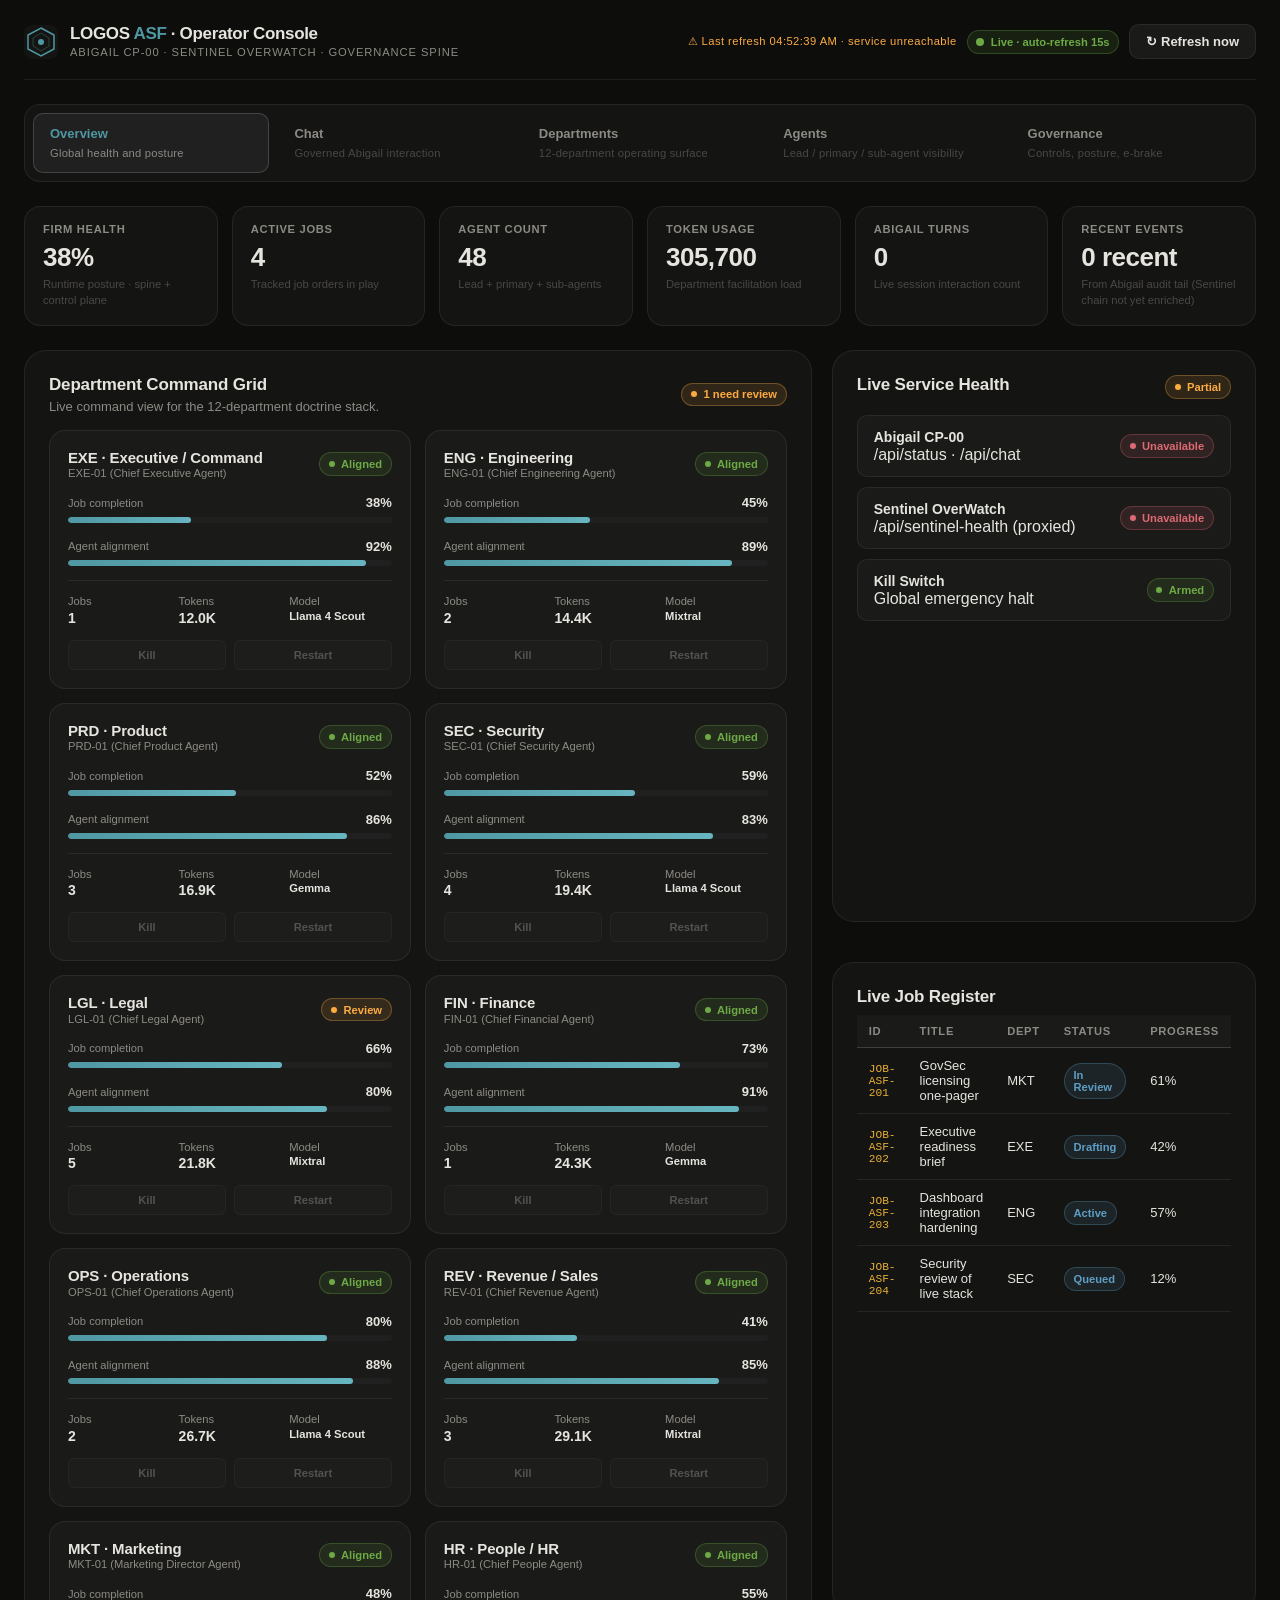
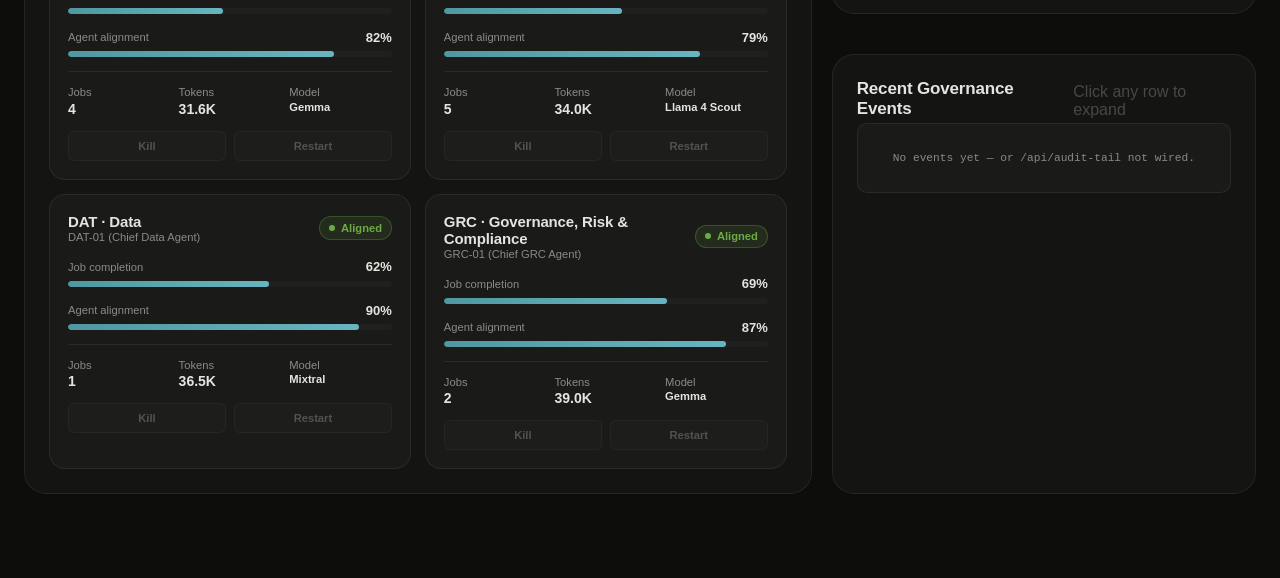
==== static/index.html @ 06a7cce6 "Add Pages index redirect to dashboard" ====
<!doctype html>
<html lang="en">
<head>
  <meta charset="utf-8">
  <meta http-equiv="refresh" content="0; url=dashboard.html">
  <title>LOGOS ASF</title>
</head>
<body>
  <p>Redirecting to <a href="dashboard.html">LOGOS ASF Operator Console</a>…</p>
</body>
</html>
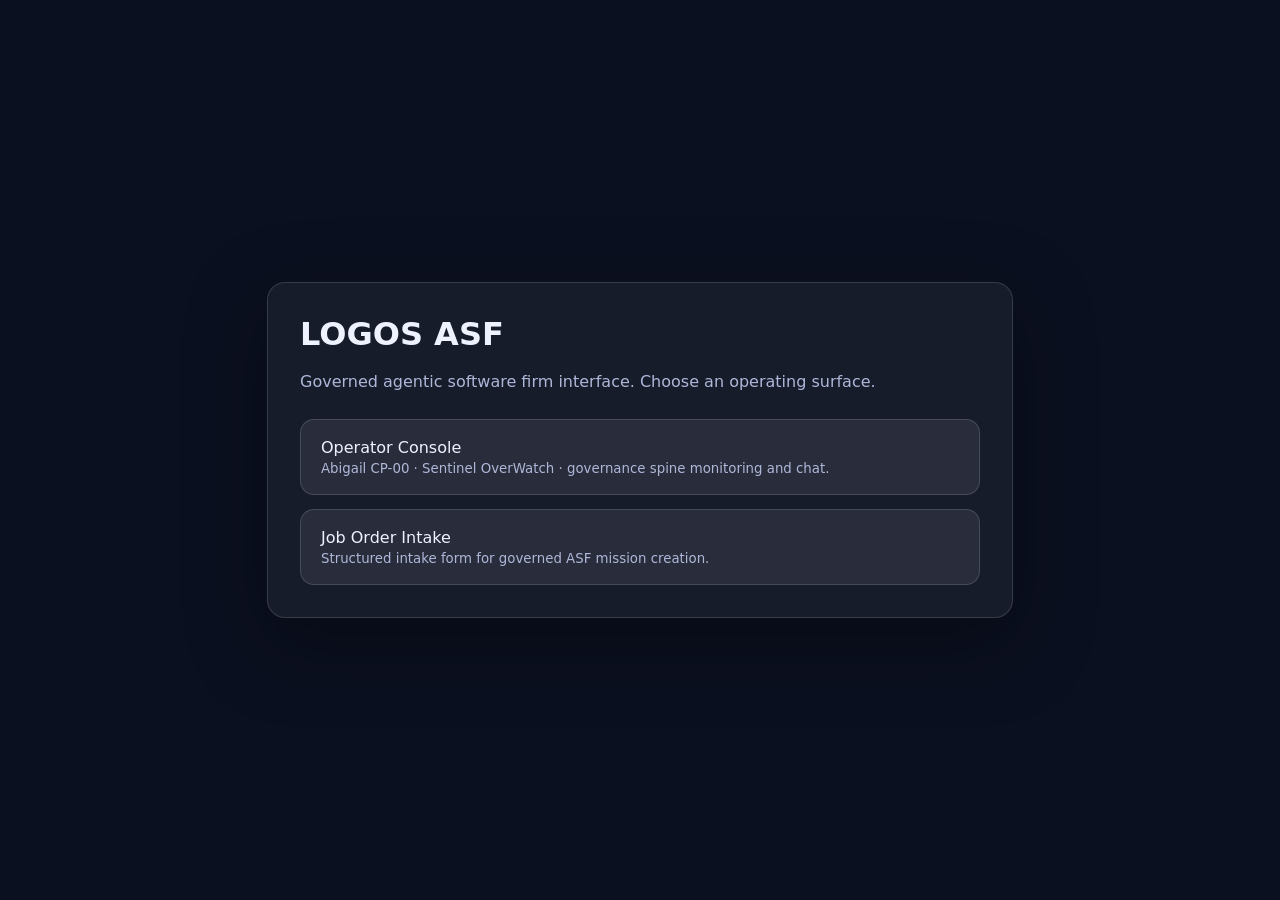
==== commit 8f23f11c: "Finalize dashboard resolver and API-only Abigail backend" ====
--- a/static/index.html
+++ b/static/index.html
@@ -2,10 +2,58 @@
 <html lang="en">
 <head>
   <meta charset="utf-8">
-  <meta http-equiv="refresh" content="0; url=dashboard.html">
   <title>LOGOS ASF</title>
+  <meta name="viewport" content="width=device-width, initial-scale=1">
+  <style>
+    body {
+      margin: 0;
+      min-height: 100vh;
+      display: grid;
+      place-items: center;
+      background: #0b1020;
+      color: #eef2ff;
+      font-family: system-ui, -apple-system, BlinkMacSystemFont, "Segoe UI", sans-serif;
+    }
+    main {
+      width: min(680px, 92vw);
+      padding: 32px;
+      border: 1px solid rgba(255,255,255,.14);
+      border-radius: 18px;
+      background: rgba(255,255,255,.05);
+      box-shadow: 0 24px 80px rgba(0,0,0,.35);
+    }
+    h1 { margin: 0 0 8px; }
+    p { color: #aeb7d8; line-height: 1.6; }
+    .grid { display: grid; gap: 14px; margin-top: 24px; }
+    a {
+      display: block;
+      padding: 18px 20px;
+      border-radius: 14px;
+      color: #eef2ff;
+      text-decoration: none;
+      background: rgba(255,255,255,.08);
+      border: 1px solid rgba(255,255,255,.14);
+    }
+    a:hover { background: rgba(255,255,255,.13); }
+    small { display: block; color: #aeb7d8; margin-top: 4px; }
+  </style>
 </head>
 <body>
-  <p>Redirecting to <a href="dashboard.html">LOGOS ASF Operator Console</a>…</p>
+  <main>
+    <h1>LOGOS ASF</h1>
+    <p>Governed agentic software firm interface. Choose an operating surface.</p>
+
+    <div class="grid">
+      <a href="dashboard.html">
+        Operator Console
+        <small>Abigail CP-00 · Sentinel OverWatch · governance spine monitoring and chat.</small>
+      </a>
+
+      <a href="intake.html">
+        Job Order Intake
+        <small>Structured intake form for governed ASF mission creation.</small>
+      </a>
+    </div>
+  </main>
 </body>
 </html>
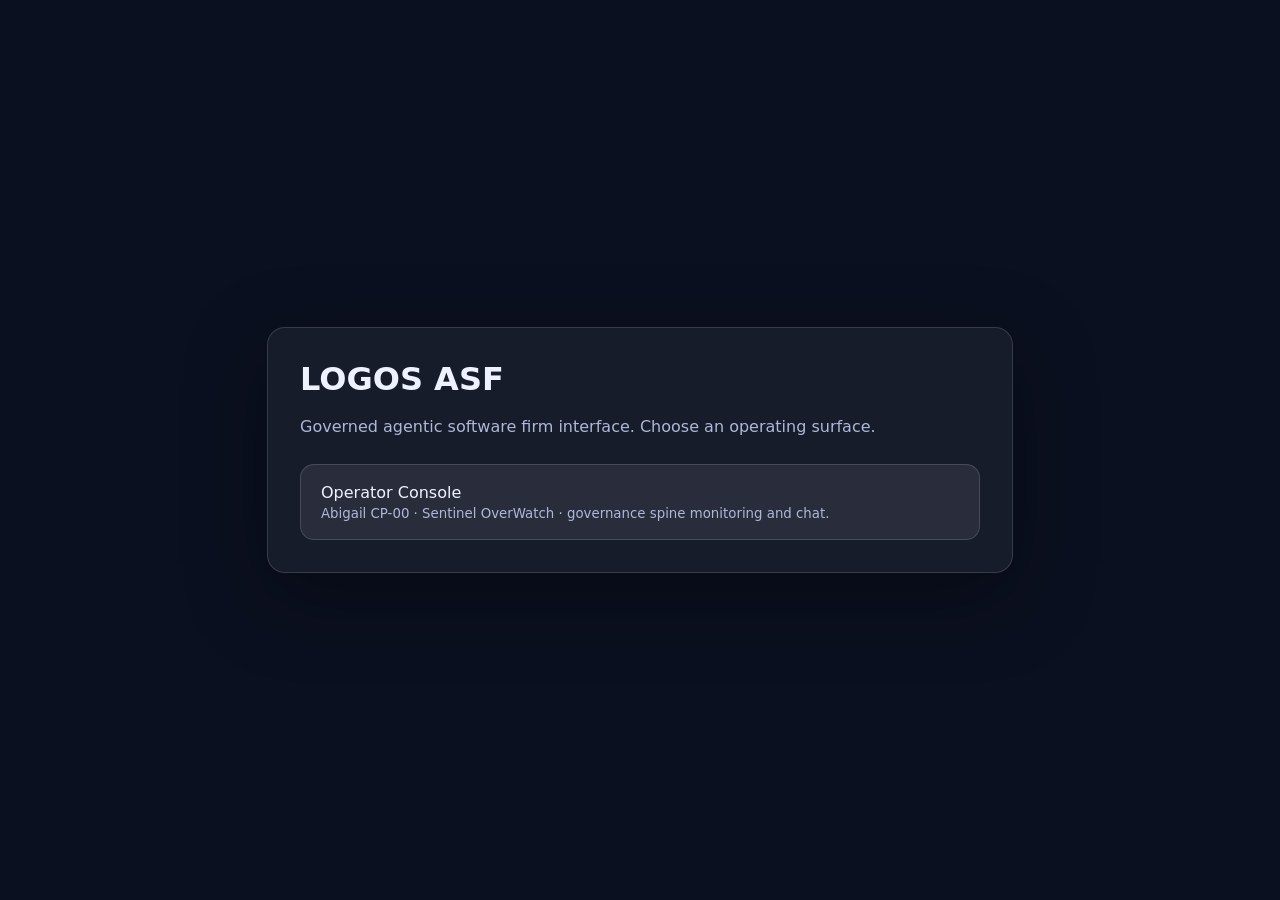
==== commit f732e421: "chore: extract intake surface from Abigail Intake HTML preserved to ~/Assurance-AI/static/intake.htm" ====
--- a/static/index.html
+++ b/static/index.html
@@ -49,10 +49,6 @@
         <small>Abigail CP-00 · Sentinel OverWatch · governance spine monitoring and chat.</small>
       </a>
 
-      <a href="intake.html">
-        Job Order Intake
-        <small>Structured intake form for governed ASF mission creation.</small>
-      </a>
     </div>
   </main>
 </body>
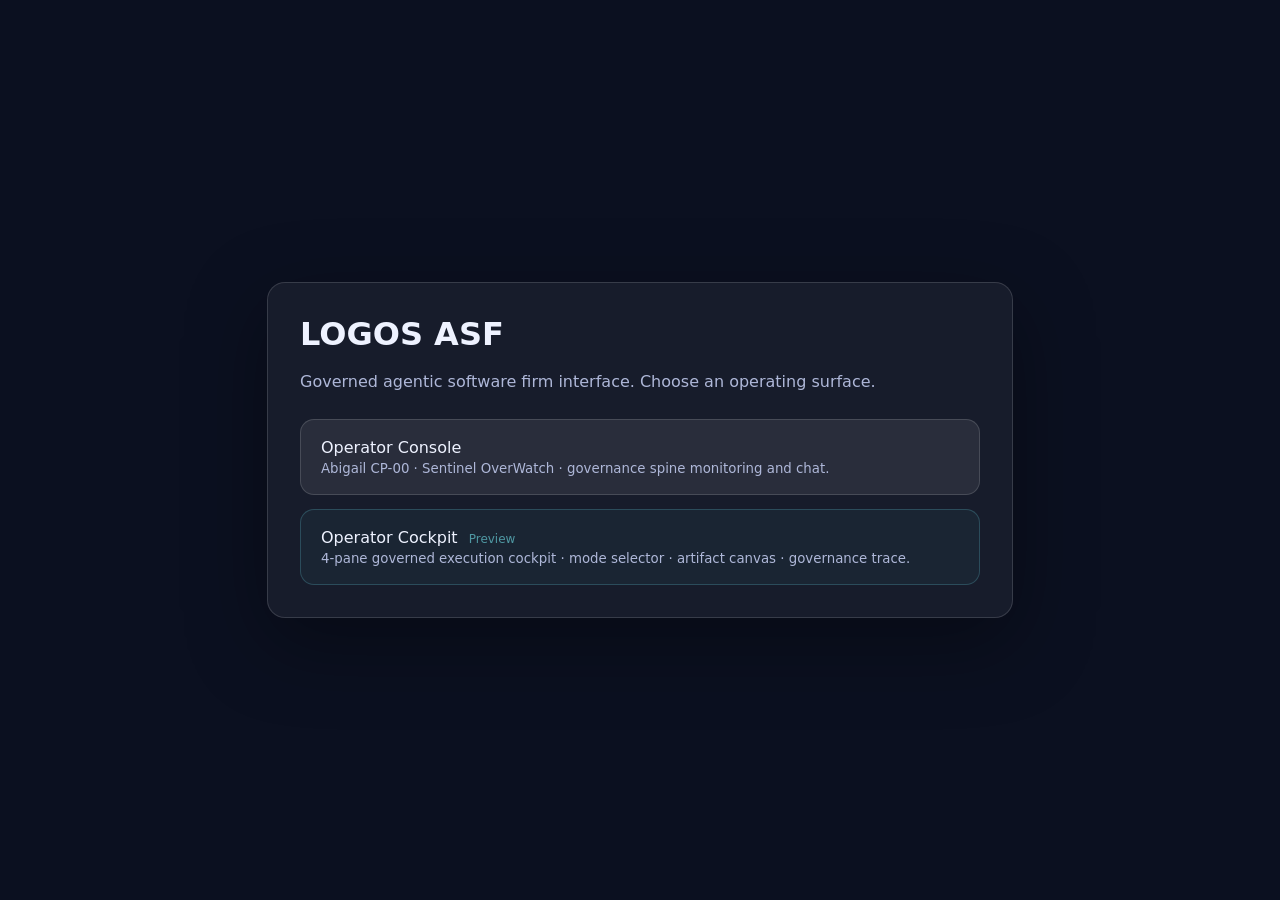
==== commit 72ff8aca: "feat: add Abigail operator cockpit preview 4-pane governed execution cockpit (operator.html): left s" ====
--- a/static/index.html
+++ b/static/index.html
@@ -49,6 +49,11 @@
         <small>Abigail CP-00 · Sentinel OverWatch · governance spine monitoring and chat.</small>
       </a>
 
+      <a href="operator.html" style="border-color:rgba(79,152,163,.35);background:rgba(79,152,163,.07)">
+        Operator Cockpit <span style="font-size:.75em;color:#4f98a3;margin-left:6px">Preview</span>
+        <small>4-pane governed execution cockpit · mode selector · artifact canvas · governance trace.</small>
+      </a>
+
     </div>
   </main>
 </body>
